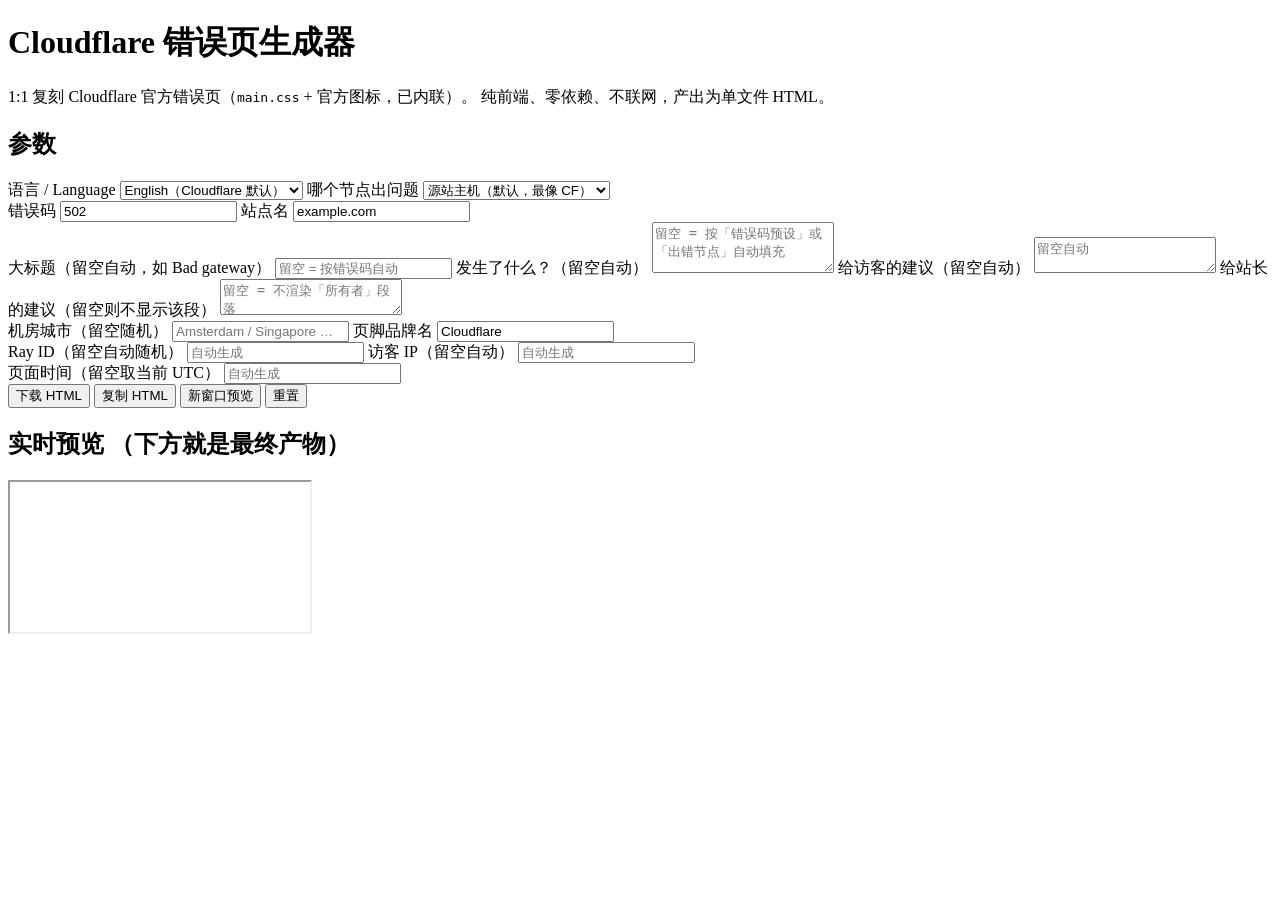
==== web/index.html @ 0e3d6e97 "add web/index.html" ====
<!DOCTYPE html>
<html lang="zh-CN">
<head>
<meta charset="utf-8">
<meta name="viewport" content="width=device-width, initial-scale=1">
<title>Cloudflare 错误页生成器</title>
<link rel="stylesheet" href="style.css">
</head>
<body>

<header class="topbar">
  <h1>Cloudflare 错误页生成器</h1>
  <p class="sub">
    1:1 复刻 Cloudflare 官方错误页（<code>main.css</code> + 官方图标，已内联）。
    纯前端、零依赖、不联网，产出为单文件 HTML。
  </p>
</header>

<main class="layout">

  <!-- ============ 左侧：参数 ============ -->
  <section class="panel">
    <h2 class="panel-title">参数</h2>

    <div class="grid">
      <label class="field">
        <span>语言 / Language</span>
        <select id="lang">
          <option value="en">English（Cloudflare 默认）</option>
          <option value="zh">中文</option>
        </select>
      </label>
      <label class="field">
        <span>哪个节点出问题</span>
        <select id="node">
          <option value="host">源站主机（默认，最像 CF）</option>
          <option value="cloud">Cloudflare</option>
          <option value="you">浏览器（访客侧）</option>
        </select>
      </label>
    </div>

    <div class="grid">
      <label class="field">
        <span>错误码</span>
        <input id="code" type="text" value="502" placeholder="502 / 522 / 5201314">
      </label>
      <label class="field">
        <span>站点名</span>
        <input id="site" type="text" value="example.com" placeholder="example.com">
      </label>
    </div>

    <label class="field">
      <span>大标题（留空自动，如 Bad gateway）</span>
      <input id="title" type="text" placeholder="留空 = 按错误码自动">
    </label>

    <label class="field">
      <span>发生了什么？（留空自动）</span>
      <textarea id="what" rows="3" placeholder="留空 = 按「错误码预设」或「出错节点」自动填充"></textarea>
    </label>

    <label class="field">
      <span>给访客的建议（留空自动）</span>
      <textarea id="visitor" rows="2" placeholder="留空自动"></textarea>
    </label>

    <label class="field">
      <span>给站长的建议（留空则不显示该段）</span>
      <textarea id="owner" rows="2" placeholder="留空 = 不渲染「所有者」段落"></textarea>
    </label>

    <div class="grid">
      <label class="field">
        <span>机房城市（留空随机）</span>
        <input id="colo" type="text" placeholder="Amsterdam / Singapore …">
      </label>
      <label class="field">
        <span>页脚品牌名</span>
        <input id="brand" type="text" value="Cloudflare" placeholder="Cloudflare">
      </label>
    </div>

    <div class="grid">
      <label class="field">
        <span>Ray ID（留空自动随机）</span>
        <input id="rayid" type="text" placeholder="自动生成">
      </label>
      <label class="field">
        <span>访客 IP（留空自动）</span>
        <input id="ip" type="text" placeholder="自动生成">
      </label>
    </div>

    <label class="field">
      <span>页面时间（留空取当前 UTC）</span>
      <input id="timestamp" type="text" placeholder="自动生成">
    </label>

    <div class="actions">
      <button id="btn-download" class="btn btn-primary" type="button">下载 HTML</button>
      <button id="btn-copy" class="btn" type="button">复制 HTML</button>
      <button id="btn-preview" class="btn" type="button">新窗口预览</button>
      <button id="btn-reset" class="btn" type="button">重置</button>
    </div>
  </section>

  <!-- ============ 右侧：实时预览 ============ -->
  <section class="panel preview-panel">
    <h2 class="panel-title">
      实时预览
      <span class="hint">（下方就是最终产物）</span>
    </h2>
    <iframe id="preview" class="preview" title="预览"></iframe>
  </section>

</main>

<!-- Cloudflare 官方错误页样式（图标已内联），必须先于 template.js 加载 -->
<script src="cf-css.js"></script>
<script src="template.js"></script>
<script src="app.js"></script>
</body>
</html>
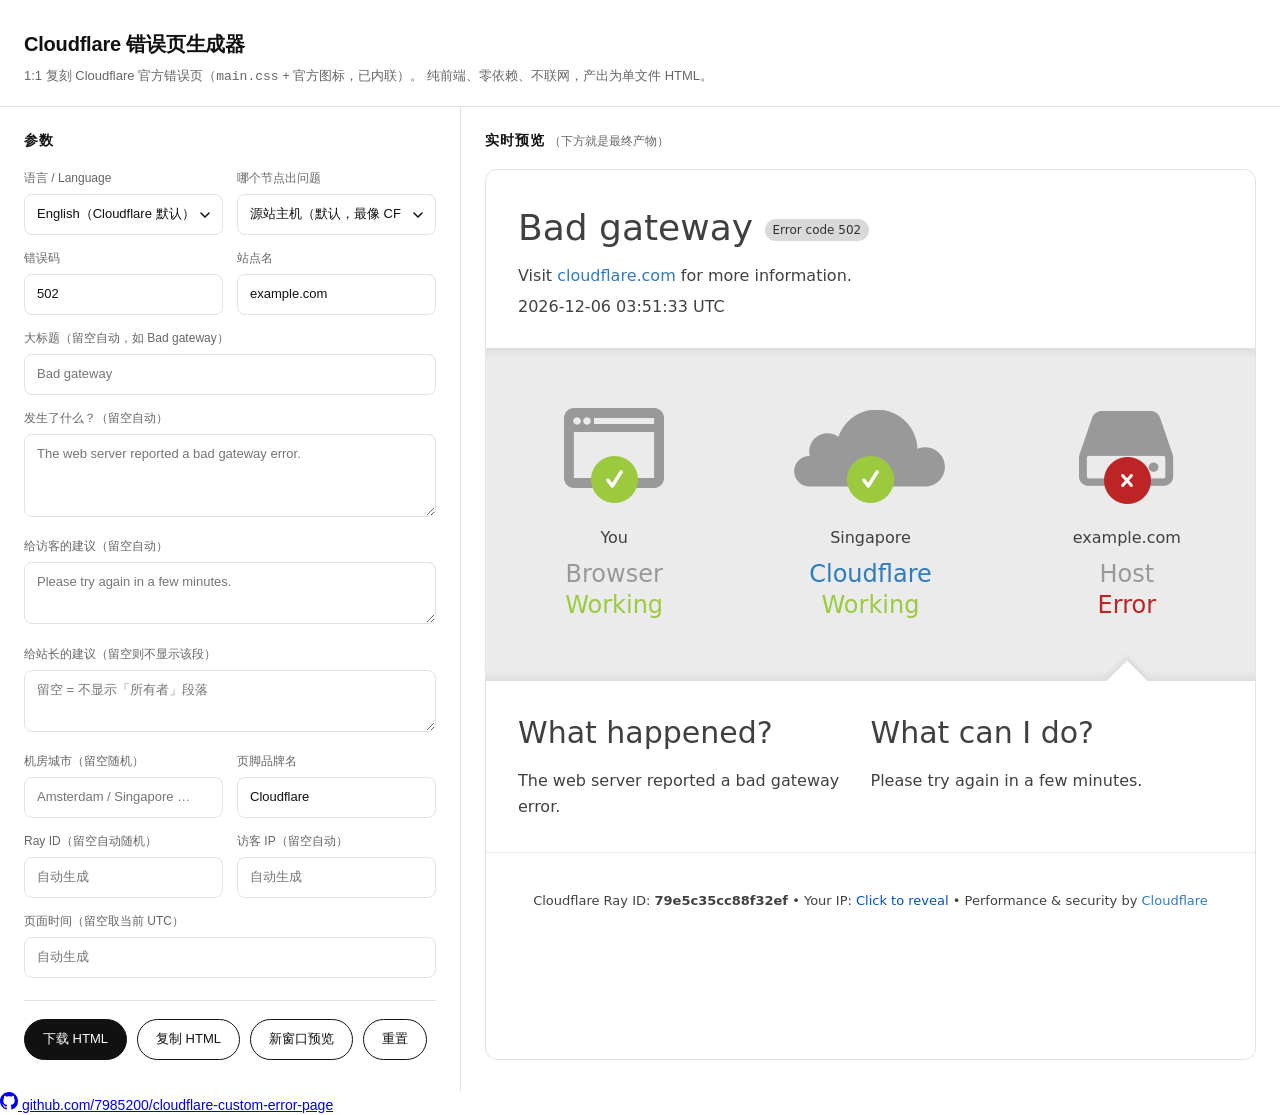
==== commit e3075a61: "update web/index.html" ====
--- a/web/index.html
+++ b/web/index.html
@@ -117,6 +117,16 @@
 
 </main>
 
+<footer class="site-footer">
+  <a class="gh-link" href="https://github.com/7985200/cloudflare-custom-error-page"
+     target="_blank" rel="noopener noreferrer" title="开源仓库">
+    <svg class="gh-icon" viewBox="0 0 16 16" width="18" height="18" aria-hidden="true">
+      <path fill="currentColor" d="M8 0C3.58 0 0 3.58 0 8c0 3.54 2.29 6.53 5.47 7.59.4.07.55-.17.55-.38 0-.19-.01-.82-.01-1.49-2.01.37-2.53-.49-2.69-.94-.09-.23-.48-.94-.82-1.13-.28-.15-.68-.52-.01-.53.63-.01 1.08.58 1.23.82.72 1.21 1.87.87 2.33.66.07-.52.28-.87.51-1.07-1.78-.2-3.64-.89-3.64-3.95 0-.87.31-1.59.82-2.15-.08-.2-.36-1.02.08-2.12 0 0 .67-.21 2.2.82.64-.18 1.32-.27 2-.27.68 0 1.36.09 2 .27 1.53-1.04 2.2-.82 2.2-.82.44 1.1.16 1.92.08 2.12.51.56.82 1.27.82 2.15 0 3.07-1.87 3.75-3.65 3.95.29.25.54.73.54 1.48 0 1.07-.01 1.93-.01 2.2 0 .21.15.46.55.38A8.012 8.012 0 0 0 16 8c0-4.42-3.58-8-8-8z"/>
+    </svg>
+    <span>github.com/7985200/cloudflare-custom-error-page</span>
+  </a>
+</footer>
+
 <!-- Cloudflare 官方错误页样式（图标已内联），必须先于 template.js 加载 -->
 <script src="cf-css.js"></script>
 <script src="template.js"></script>
--- a/web/style.css
+++ b/web/style.css
@@ -0,0 +1,181 @@
+/* ============================================================
+   生成器界面样式：纯黑白 + 圆角按钮
+   ============================================================ */
+
+:root {
+  --bg:        #ffffff;
+  --bg-soft:   #f5f5f5;
+  --fg:        #111111;
+  --fg-soft:   #666666;
+  --line:      #e2e2e2;
+  --line-strong:#111111;
+  --radius:    12px;
+  --radius-sm: 8px;
+}
+
+* { box-sizing: border-box; }
+
+html, body {
+  margin: 0;
+  padding: 0;
+  background: var(--bg);
+  color: var(--fg);
+  font-family: -apple-system, BlinkMacSystemFont, "Segoe UI", Roboto,
+               "Helvetica Neue", "PingFang SC", "Microsoft YaHei", sans-serif;
+  font-size: 14px;
+  line-height: 1.6;
+  -webkit-font-smoothing: antialiased;
+}
+
+/* ---------------- 顶栏 ---------------- */
+.topbar {
+  padding: 28px 24px 18px;
+  border-bottom: 1px solid var(--line);
+}
+.topbar h1 {
+  margin: 0 0 6px;
+  font-size: 20px;
+  font-weight: 600;
+  letter-spacing: -0.01em;
+}
+.topbar .sub {
+  margin: 0;
+  color: var(--fg-soft);
+  font-size: 13px;
+}
+
+/* ---------------- 布局 ---------------- */
+.layout {
+  display: grid;
+  grid-template-columns: minmax(340px, 460px) 1fr;
+  gap: 0;
+  min-height: calc(100vh - 96px);
+}
+
+.panel {
+  padding: 22px 24px 32px;
+}
+.panel + .panel {
+  border-left: 1px solid var(--line);
+}
+
+.panel-title {
+  margin: 0 0 18px;
+  font-size: 14px;
+  font-weight: 600;
+  text-transform: uppercase;
+  letter-spacing: 0.06em;
+  color: var(--fg);
+}
+.panel-title .hint {
+  font-weight: 400;
+  text-transform: none;
+  letter-spacing: 0;
+  color: var(--fg-soft);
+  font-size: 12px;
+}
+
+/* ---------------- 表单 ---------------- */
+.grid {
+  display: grid;
+  grid-template-columns: 1fr 1fr;
+  gap: 14px;
+}
+
+.field {
+  display: block;
+  margin-bottom: 14px;
+}
+.field > span {
+  display: block;
+  margin-bottom: 6px;
+  font-size: 12px;
+  font-weight: 500;
+  color: var(--fg-soft);
+}
+
+input[type="text"],
+textarea,
+select {
+  width: 100%;
+  padding: 9px 12px;
+  font: inherit;
+  font-size: 13px;
+  color: var(--fg);
+  background: var(--bg);
+  border: 1px solid var(--line);
+  border-radius: var(--radius-sm);
+  outline: none;
+  transition: border-color .15s, box-shadow .15s;
+}
+textarea { resize: vertical; min-height: 62px; }
+
+input[type="text"]:focus,
+textarea:focus,
+select:focus {
+  border-color: var(--line-strong);
+  box-shadow: 0 0 0 3px rgba(17,17,17,.08);
+}
+
+select {
+  appearance: none;
+  background-image: url("data:image/svg+xml;charset=utf-8,%3Csvg xmlns='http://www.w3.org/2000/svg' width='10' height='6' viewBox='0 0 10 6'%3E%3Cpath d='M1 1l4 4 4-4' stroke='%23111' stroke-width='1.5' fill='none' stroke-linecap='round'/%3E%3C/svg%3E");
+  background-repeat: no-repeat;
+  background-position: right 12px center;
+  padding-right: 32px;
+}
+
+/* ---------------- 按钮（圆角） ---------------- */
+.actions {
+  display: flex;
+  flex-wrap: wrap;
+  gap: 10px;
+  margin-top: 22px;
+  padding-top: 18px;
+  border-top: 1px solid var(--line);
+}
+
+.btn {
+  appearance: none;
+  padding: 9px 18px;
+  font: inherit;
+  font-size: 13px;
+  font-weight: 500;
+  color: var(--fg);
+  background: var(--bg);
+  border: 1px solid var(--line-strong);
+  border-radius: 999px;          /* 圆角 */
+  cursor: pointer;
+  transition: background .15s, color .15s, transform .06s;
+}
+.btn:hover { background: var(--bg-soft); }
+.btn:active { transform: translateY(1px); }
+
+.btn-primary {
+  color: #fff;
+  background: var(--fg);
+  border-color: var(--fg);
+}
+.btn-primary:hover { background: #333; border-color: #333; }
+
+/* ---------------- 预览 ---------------- */
+.preview-panel {
+  display: flex;
+  flex-direction: column;
+}
+.preview {
+  flex: 1;
+  width: 100%;
+  min-height: 520px;
+  border: 1px solid var(--line);
+  border-radius: var(--radius);
+  background: #fff;
+}
+
+/* ---------------- 窄屏 ---------------- */
+@media (max-width: 900px) {
+  .layout { grid-template-columns: 1fr; }
+  .panel + .panel { border-left: none; border-top: 1px solid var(--line); }
+  .grid { grid-template-columns: 1fr; }
+  .preview { min-height: 420px; }
+}
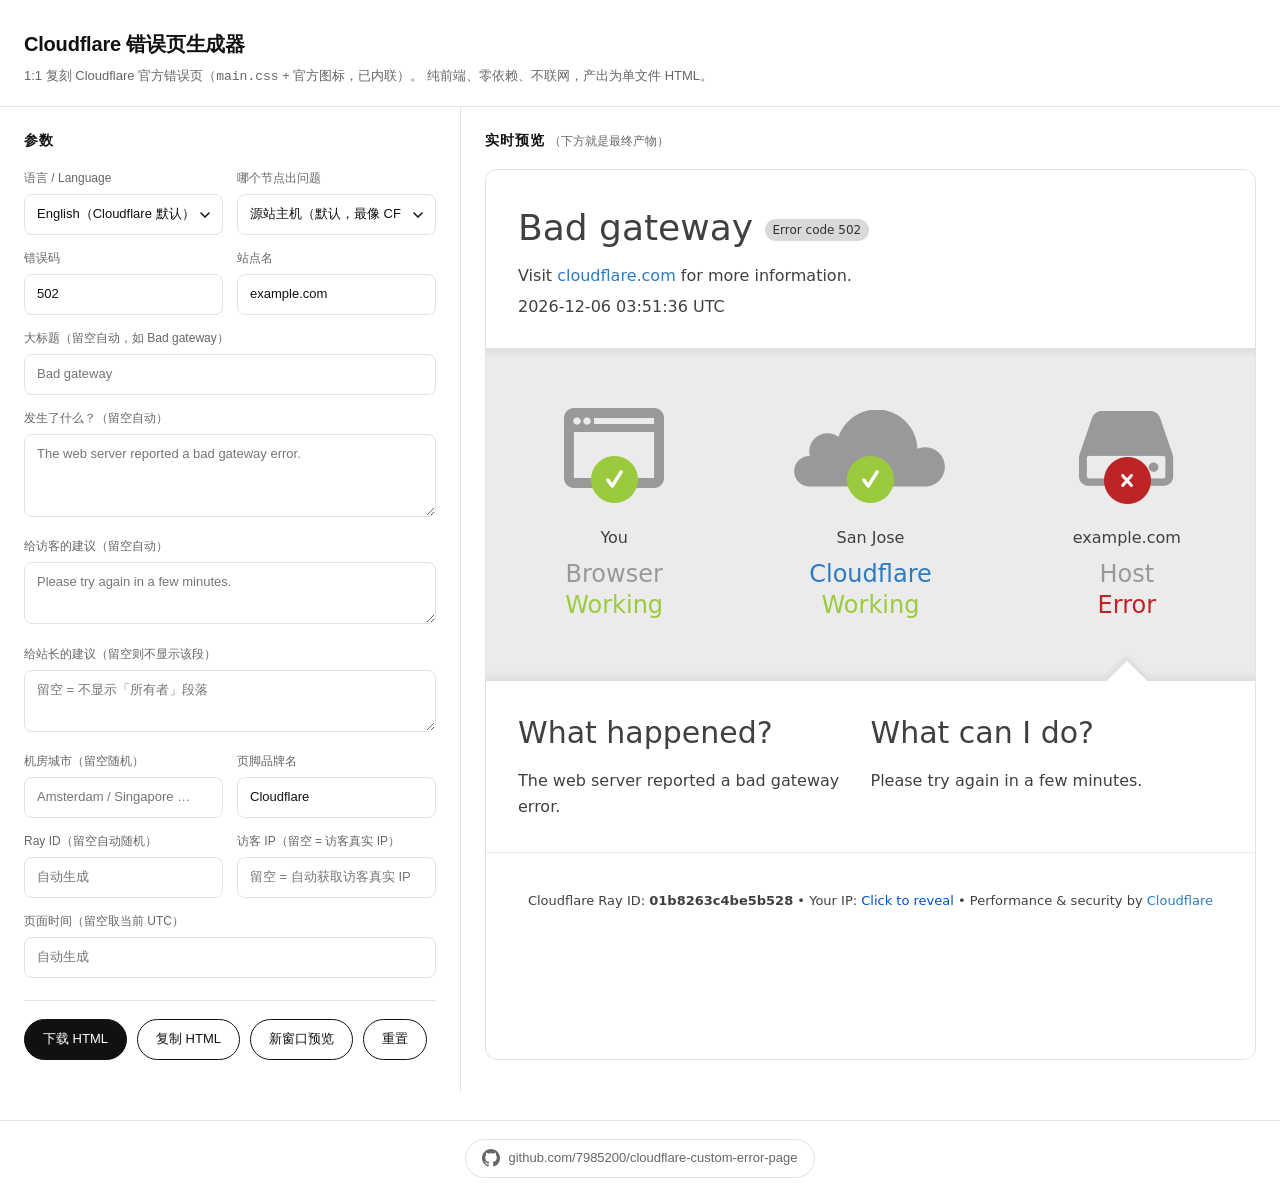
==== commit 21186393: "update web/index.html" ====
--- a/web/index.html
+++ b/web/index.html
@@ -88,8 +88,8 @@
         <input id="rayid" type="text" placeholder="自动生成">
       </label>
       <label class="field">
-        <span>访客 IP（留空自动）</span>
-        <input id="ip" type="text" placeholder="自动生成">
+        <span>访客 IP（留空 = 访客真实 IP）</span>
+        <input id="ip" type="text" placeholder="留空 = 自动获取访客真实 IP">
       </label>
     </div>
 
--- a/web/style.css
+++ b/web/style.css
@@ -27,6 +27,13 @@
   -webkit-font-smoothing: antialiased;
 }
 
+/* body 用纵向 flex：内容区自适应，页脚自然贴底（内容超高时随页面滚动） */
+body {
+  display: flex;
+  flex-direction: column;
+  min-height: 100vh;
+}
+
 /* ---------------- 顶栏 ---------------- */
 .topbar {
   padding: 28px 24px 18px;
@@ -49,7 +56,7 @@
   display: grid;
   grid-template-columns: minmax(340px, 460px) 1fr;
   gap: 0;
-  min-height: calc(100vh - 96px);
+  flex: 1;
 }
 
 .panel {
@@ -172,10 +179,42 @@
   background: #fff;
 }
 
+/* ---------------- 页脚：开源仓库 ---------------- */
+.site-footer {
+  flex: none;
+  margin-top: 28px;
+  padding: 18px 24px 24px;
+  border-top: 1px solid var(--line);
+  display: flex;
+  justify-content: center;
+}
+
+.gh-link {
+  display: inline-flex;
+  align-items: center;
+  gap: 8px;
+  padding: 8px 16px;
+  border: 1px solid var(--line);
+  border-radius: 999px;
+  color: var(--fg-soft);
+  font-size: 13px;
+  text-decoration: none;
+  transition: color .15s ease, border-color .15s ease, background .15s ease;
+}
+
+.gh-link:hover {
+  color: #fff;
+  background: var(--fg);
+  border-color: var(--fg);
+}
+
+.gh-icon { flex: none; }
+
 /* ---------------- 窄屏 ---------------- */
 @media (max-width: 900px) {
   .layout { grid-template-columns: 1fr; }
   .panel + .panel { border-left: none; border-top: 1px solid var(--line); }
   .grid { grid-template-columns: 1fr; }
   .preview { min-height: 420px; }
-}
+  .gh-link span { font-size: 12px; }
+}
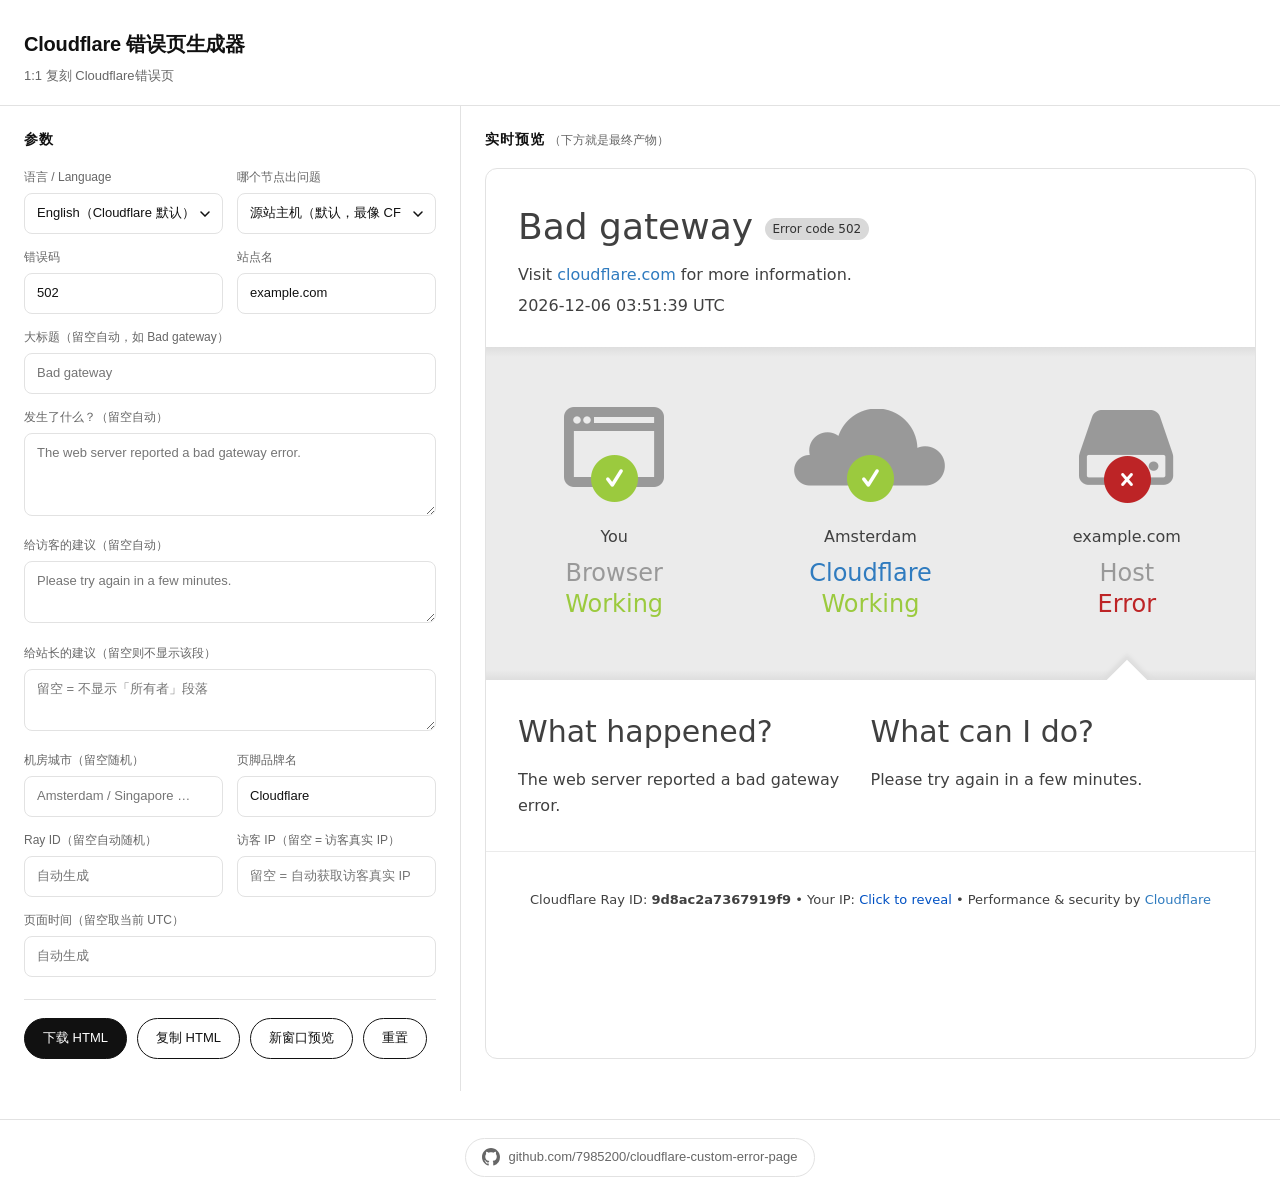
==== commit 735f5130: "更新 index.html" ====
--- a/web/index.html
+++ b/web/index.html
@@ -11,8 +11,7 @@
 <header class="topbar">
   <h1>Cloudflare 错误页生成器</h1>
   <p class="sub">
-    1:1 复刻 Cloudflare 官方错误页（<code>main.css</code> + 官方图标，已内联）。
-    纯前端、零依赖、不联网，产出为单文件 HTML。
+    1:1 复刻 Cloudflare错误页
   </p>
 </header>
 
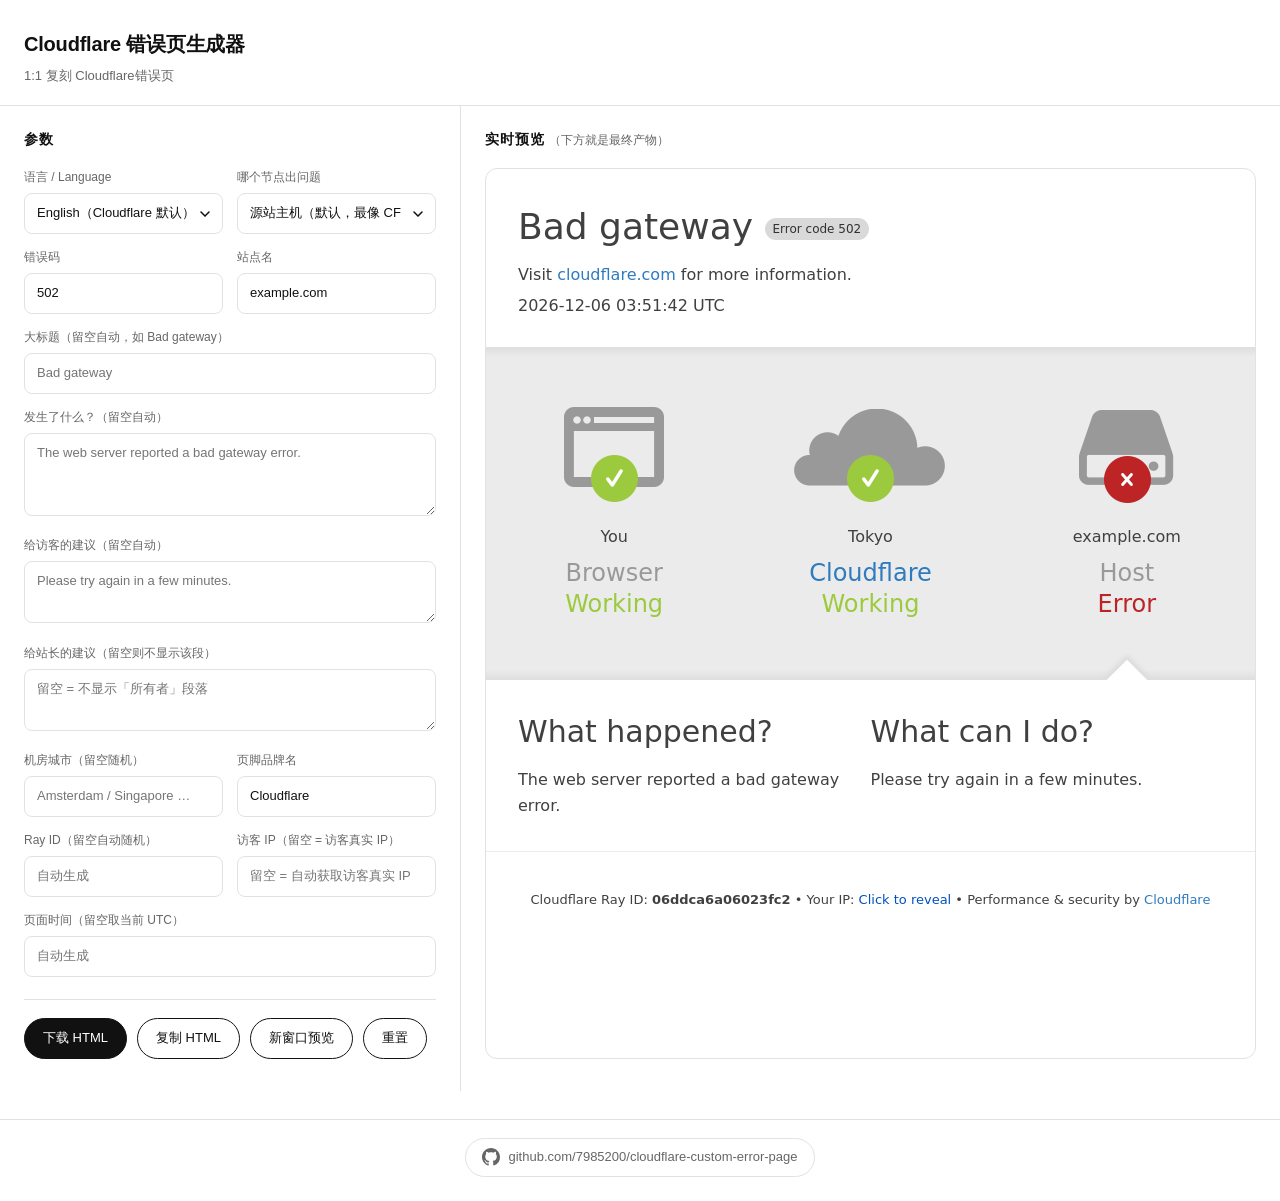
==== commit e0ebabcc: "更新 index.html" ====
--- a/web/index.html
+++ b/web/index.html
@@ -17,7 +17,6 @@
 
 <main class="layout">
 
-  <!-- ============ 左侧：参数 ============ -->
   <section class="panel">
     <h2 class="panel-title">参数</h2>
 
